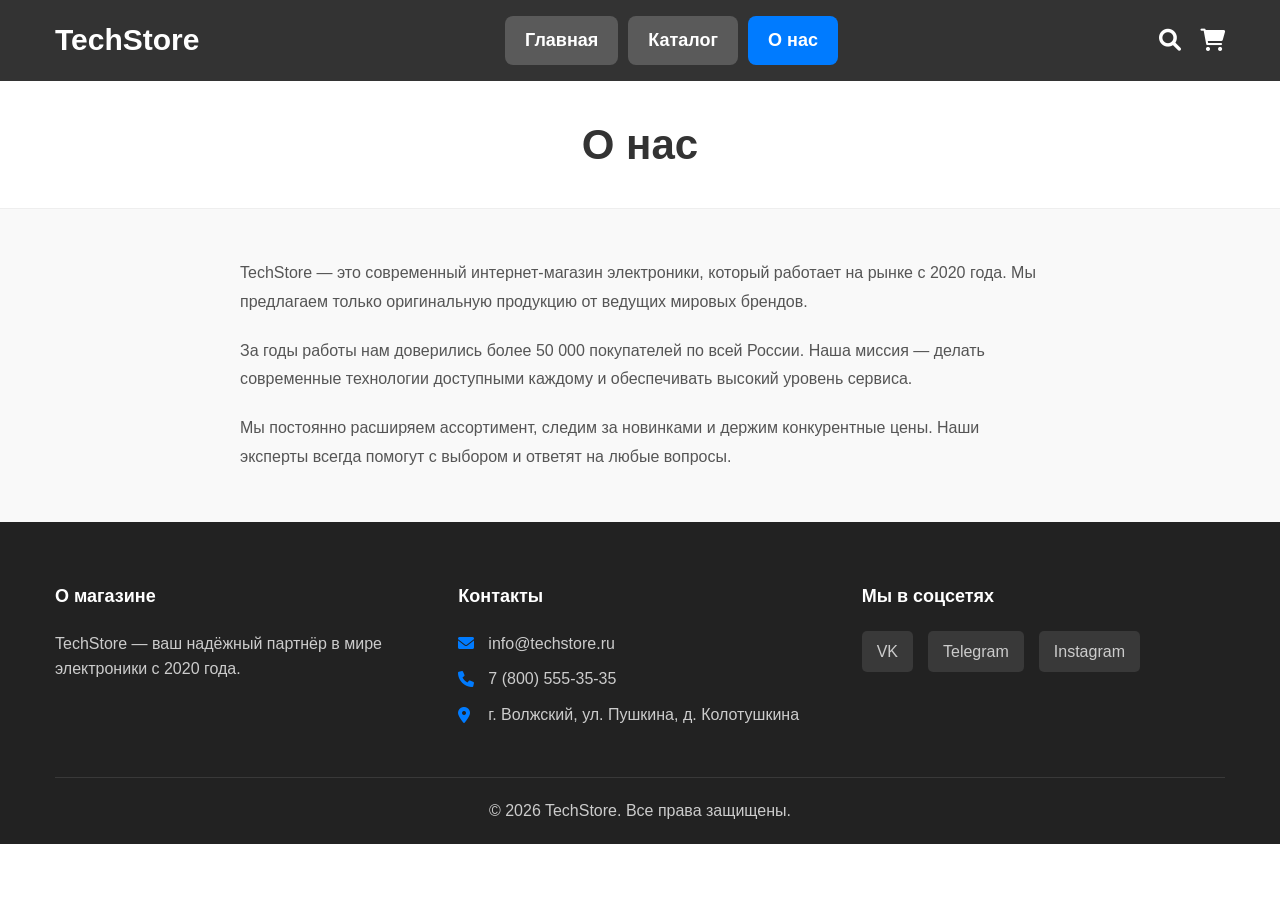
==== about.html @ 7658e6f6 "added about us" ====
<!DOCTYPE html>
<html lang="en">
<head>
    <meta charset="UTF-8">
    <meta name="viewport" content="width=device-width, initial-scale=1.0">
    <title>О нас - TechStore</title>
    <link rel="stylesheet" href="style.css">
    <link rel="stylesheet" href="about.css">
    <link href="https://cdnjs.cloudflare.com/ajax/libs/font-awesome/6.0.0/css/all.min.css" rel="stylesheet">
</head>
<body>
    <header class="header">
        <div class="container">
            <div class="logo">TechStore</div>
            <nav class="nav">
                <a href="index.html">Главная</a>
                <a href="catalog.html">Каталог</a>
                <a href="about.html" class="active">О нас</a>
            </nav>
            <div class="icons">
                <a href="#"><i class="fas fa-search"></i></a>
                <a href="#"><i class="fas fa-shopping-cart"></i></a>
            </div>
        </div>
    </header>

    <!-- Заголовок страницы -->
    <div class="about-page-header">
        <div class="container">
            <h1 class="about-page-title">О нас</h1>
        </div>
    </div>

    <!-- Текст о компании -->
    <div class="about-text-block">
        <div class="container">
            <div class="about-text-content">
                <p>
                    TechStore — это современный интернет-магазин электроники, который работает на рынке с 2020 года. Мы предлагаем только оригинальную
                    продукцию от ведущих мировых брендов.
                </p>
                <p>
                    За годы работы нам доверились более 50 000 покупателей по всей России. Наша миссия — делать современные технологии доступными
                    каждому и обеспечивать высокий уровень сервиса.
                </p>
                <p>
                    Мы постоянно расширяем ассортимент, следим за новинками и держим конкурентные цены. Наши эксперты всегда помогут с выбором и
                    ответят на любые вопросы.
                </p>
            </div>
        </div>
    </div>
    
    <!-- Футер-->
    <footer class="footer">
        <div class="container">
            <div class="footer-content">
                <!-- О магазине -->
                <div class="footer-column">
                    <h3 class="footer-title">О магазине</h3>
                    <p class="footer-text">TechStore — ваш надёжный партнёр в мире электроники с 2020 года.</p>
                </div>
                <div class="footer-column">
                    <h3 class="footer-title">Контакты</h3>
                    <div class="footer-contacts">
                        <p><i class="fas fa-envelope"></i> info@techstore.ru</p>
                        <p><i class="fas fa-phone"></i> 7 (800) 555-35-35</p>
                        <p><i class="fas fa-map-marker-alt"></i> г. Волжский, ул. Пушкина, д. Колотушкина</p>
                    </div>
                </div>
                <div class="footer-column">
                    <h3 class="footer-title">Мы в соцсетях</h3>
                    <div class="footer-social">
                        <a href="#" class="social-link">VK</a>
                        <a href="#" class="social-link">Telegram</a>
                        <a href="#" class="social-link">Instagram</a>
                    </div>
                </div>
            </div>
            <div class="copyright">
                <p>© 2026 TechStore. Все права защищены.</p>
            </div>
        </div>
    </footer>
</body>
</html>
---- style.css ----
* {
  margin: 0;
  padding: 0;
  box-sizing: border-box;
  font-family: Arial, sans-serif;
}

body {
  line-height: 1.6;
  color: #333;
}

.container {
  max-width: 1200px;
  margin: 0 auto;
  padding: 0 15px;
}

/* ---Хедер--- */
.header {
  background-color: #333;
  color: white;
  position: sticky;
  top: 0;
  z-index: 100;
}

.header .container {
  display: flex;
  justify-content: space-between;
  align-items: center;
  padding: 16px 15px;
}

.logo {
  font-size: 30px;
  font-weight: bold;
}

.nav {
  display: flex;
  gap: 10px;
}

.nav a {
  color: white;
  text-decoration: none;
  font-weight: bold;
  font-size: 18px;
  padding: 10px 20px;
  background-color: #5a5a5a;
  border-radius: 8px;
  transition: all 0.3s ease;
}

.nav a:hover,
.nav a.active {
  background-color: #007bff;
  text-decoration: none;
}

.icons a {
  color: white;
  font-size: 22px;
  margin-left: 15px;
  transition: color 0.3s;
}

/* ---Банер--- */
.hero {
  background: linear-gradient(135deg, #667eea 0%, #764ba2 100%);
  padding: 100px 0;
  text-align: center;
  color: white;
}

.hero-content {
  max-width: 800px;
  margin: 0 auto;
}

.hero-title {
  font-size: 48px;
  margin-bottom: 20px;
  animation: fadeInDown 1s;
}

.hero-text {
  font-size: 24px;
  margin-bottom: 40px;
  animation: fadeInUp 1s;
}

.hero-btn {
  display: inline-block;
  padding: 15px 40px;
  background-color: #fbc41f;
  color: #333;
  text-decoration: none;
  border-radius: 50px;
  font-size: 18px;
  font-weight: bold;
  transition: all 0.3s;
  animation: fadeInUp 1s;
}

.hero-btn:hover {
  background-color: #ffca2c;
  transform: translateY(-2px);
  box-shadow: 0 5px 20px rgba(0, 0, 0, 0.2);
}

/* Секции */
.section {
  padding: 80px 0;
}

.section-light {
  background-color: #f8f9fa;
}

.section-title {
  text-align: center;
  font-size: 36px;
  margin-bottom: 50px;
  color: #333;
  position: relative;
  padding-bottom: 15px;
}

/* --- ТАБЛИЦА ТОВАРОВ--- */
.products-grid {
  display: grid;
  grid-template-columns: repeat(4, 1fr);
  gap: 30px;
}

.product-card {
  background: white;
  border-radius: 15px;
  padding: 20px;
  box-shadow: 0 5px 20px rgba(0, 0, 0, 0.1);
  transition: all 0.3s;
  display: flex;
  flex-direction: column;
  position: relative;
}

.product-card:hover {
  transform: translateY(-10px);
  box-shadow: 0 10px 30px rgba(0, 0, 0, 0.15);
}

.product-badge {
  position: absolute;
  top: 10px;
  left: 10px;
  background: #ff4757;
  color: white;
  padding: 5px 10px;
  border-radius: 5px;
  font-size: 12px;
  font-weight: bold;
  z-index: 1;
}

.product-img {
  width: 100%;
  height: 200px;
  object-fit: contain;
  margin-bottom: 15px;
}

.product-title {
  font-size: 16px;
  margin-bottom: 10px;
  color: #333;
  line-height: 1.4;
  height: 44px;
  overflow: hidden;
  display: -webkit-box;
  -webkit-box-orient: vertical;
}

.product-description {
  color: #666;
  font-size: 14px;
  margin-bottom: 10px;
  flex-grow: 1;
  height: 40px;
  overflow: hidden;
}

.product-rating {
  color: #ffc107;
  margin-bottom: 10px;
  font-size: 14px;
}

.product-rating span {
  color: #666;
  margin-left: 5px;
}

.product-price {
  font-size: 24px;
  font-weight: bold;
  color: #007bff;
  margin-bottom: 15px;
}

.product-btn {
  background-color: #007bff;
  color: white;
  border: none;
  padding: 12px;
  border-radius: 8px;
  cursor: pointer;
  font-size: 16px;
  font-weight: bold;
  transition: all 0.3s;
  width: 100%;
}

.product-btn:hover {
  background-color: #0056b3;
  transform: scale(1.02);
}

/* ---Преимущества--- */
.advantages-grid {
  display: grid;
  grid-template-columns: repeat(4, 1fr);
  gap: 30px;
}

.advantage-card {
  background: white;
  border-radius: 15px;
  padding: 30px 20px;
  text-align: center;
  box-shadow: 0 5px 20px rgba(0, 0, 0, 0.1);
  transition: all 0.3s;
  display: flex;
  flex-direction: column;
  align-items: center;
}

.advantage-card:hover {
  transform: translateY(-5px);
  box-shadow: 0 10px 30px rgba(0, 123, 255, 0.2);
}

.advantage-img {
  width: 160px;
  height: 100px;
  object-fit: contain;
  margin-bottom: 20px;
}

.advantage-title {
  font-size: 18px;
  margin-bottom: 15px;
  color: #333;
}

.advantage-text {
  color: #666;
  font-size: 14px;
  line-height: 1.6;
}

/* ===== Футер ===== */
.footer {
  background-color: #222;
  color: #fff;
  padding: 60px 0 20px;
}

.footer-content {
  display: grid;
  grid-template-columns: repeat(3, 1fr);
  gap: 40px;
  margin-bottom: 40px;
}

.footer-title {
  font-size: 18px;
  margin-bottom: 20px;
  color: #fff;
}

.footer-text {
  color: #ccc;
  line-height: 1.6;
}

.footer-contacts p {
  color: #ccc;
  margin-bottom: 10px;
  display: flex;
  align-items: center;
  gap: 10px;
}

.footer-contacts i {
  width: 20px;
  color: #007bff;
}

.footer-social {
  display: flex;
  gap: 15px;
}

.social-link {
  color: #ccc;
  text-decoration: none;
  padding: 8px 15px;
  background-color: rgba(255, 255, 255, 0.1);
  border-radius: 5px;
  transition: all 0.3s;
  display: flex;
  align-items: center;
  gap: 8px;
}

.social-link:hover {
  background-color: #007bff;
  color: white;
  transform: translateY(-2px);
}

.copyright {
  text-align: center;
  padding-top: 20px;
  border-top: 1px solid rgba(255, 255, 255, 0.1);
  color: #ccc;
}
---- about.css ----
.about-page-header {
    background-color: white;
    padding: 30px 0;
    border-bottom: 1px solid #eee;
}

.about-page-title {
    text-align: center;
    font-size: 42px;
    color: #333;
    margin: 0;
}

/* Текст о компании */
.about-text-block {
    padding: 50px 0;
    background-color: #f9f9f9;
}

.about-text-content {
    max-width: 800px;
    margin: 0 auto;
    line-height: 1.8;
    font-size: 16px;
    color: #555;
}

.about-text-content p {
    margin-bottom: 20px;
}

.about-text-content p:last-child {
    margin-bottom: 0;
}
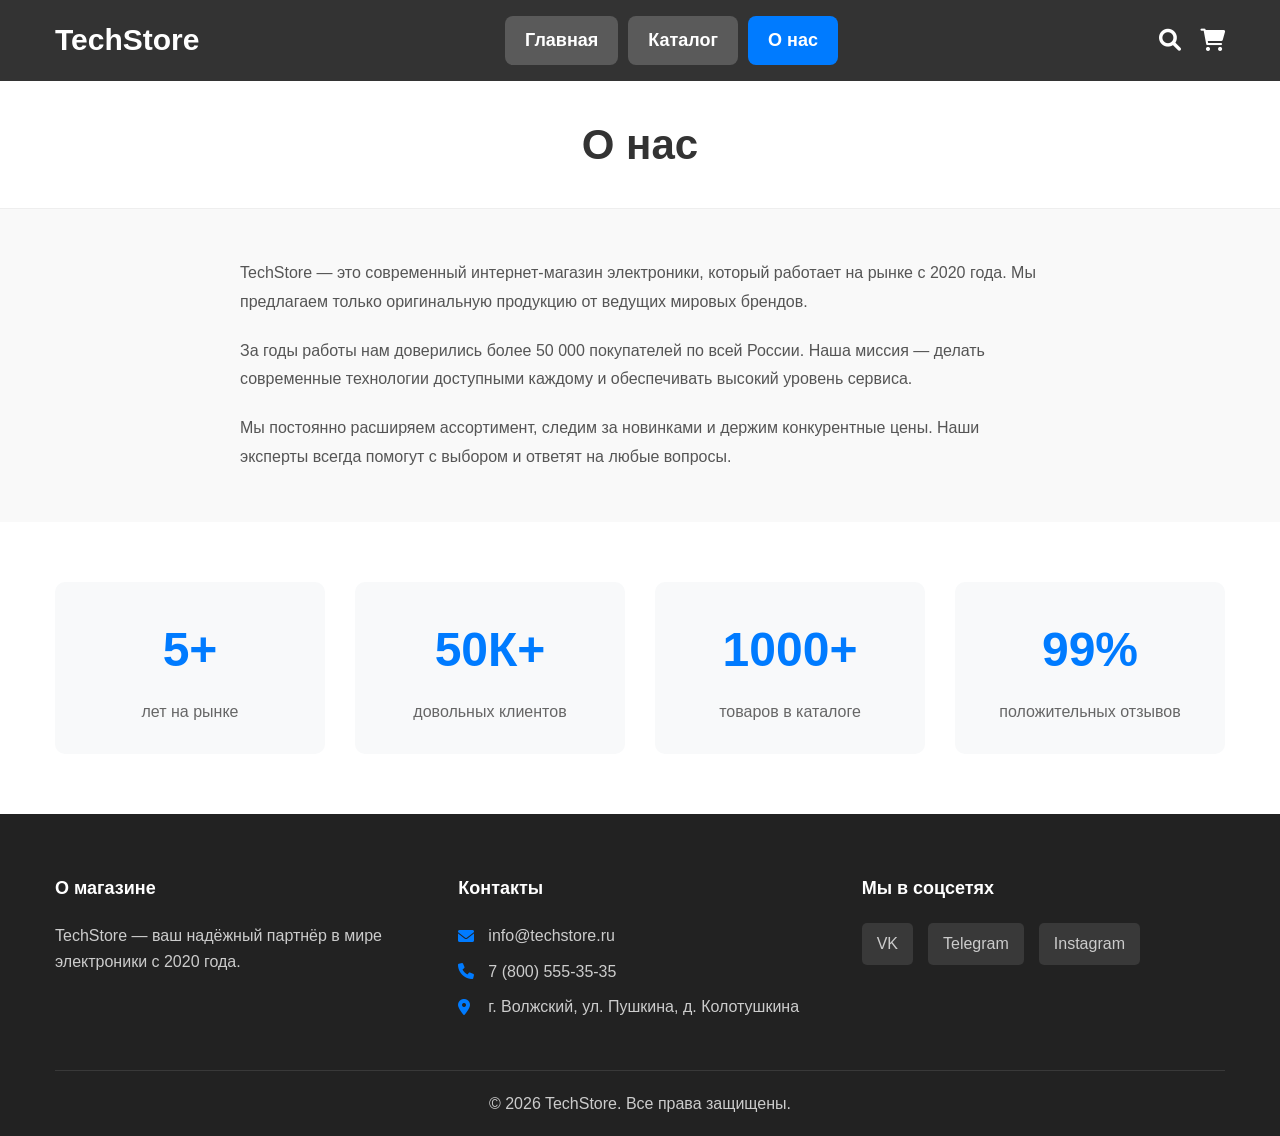
==== commit 8e8ef571: "added numbers" ====
--- a/about.html
+++ b/about.html
@@ -50,7 +50,34 @@
             </div>
         </div>
     </div>
-    
+        <!-- Цифры  -->
+    <div class="about-stats">
+        <div class="container">
+            <div class="about-stats-grid">
+                <!-- карта 1 -->
+                <div class="about-stat-card">
+                    <div class="about-stat-number">5+</div>
+                    <div class="about-stat-label">лет на рынке</div>
+                </div>
+                <!-- карта 2 -->
+                <div class="about-stat-card">
+                    <div class="about-stat-number">50К+</div>
+                    <div class="about-stat-label">довольных клиентов</div>
+                </div>
+                <!-- карта 3 -->
+                <div class="about-stat-card">
+                    <div class="about-stat-number">1000+</div>
+                    <div class="about-stat-label">товаров в каталоге</div>
+                </div>
+                <!-- карта 4 -->
+                <div class="about-stat-card">
+                    <div class="about-stat-number">99%</div>
+                    <div class="about-stat-label">положительных отзывов</div>
+                </div>
+            </div>
+        </div>
+    </div>
+
     <!-- Футер-->
     <footer class="footer">
         <div class="container">
--- a/about.css
+++ b/about.css
@@ -32,3 +32,40 @@
 .about-text-content p:last-child {
     margin-bottom: 0;
 }
+/* Статистика (цифры) */
+.about-stats {
+    padding: 60px 0;
+    background-color: white;
+}
+
+.about-stats-grid {
+    display: grid;
+    grid-template-columns: repeat(4, 1fr);
+    gap: 30px;
+}
+
+.about-stat-card {
+    background: #f8f9fa;
+    border-radius: 10px;
+    padding: 30px 20px;
+    text-align: center;
+    transition: all 0.3s ease;
+}
+
+.about-stat-card:hover {
+    transform: translateY(-5px);
+    box-shadow: 0 10px 25px rgba(0,123,255,0.15);
+    background: white;
+}
+
+.about-stat-number {
+    font-size: 48px;
+    font-weight: bold;
+    color: #007bff;
+    margin-bottom: 10px;
+}
+
+.about-stat-label {
+    font-size: 16px;
+    color: #666;
+}
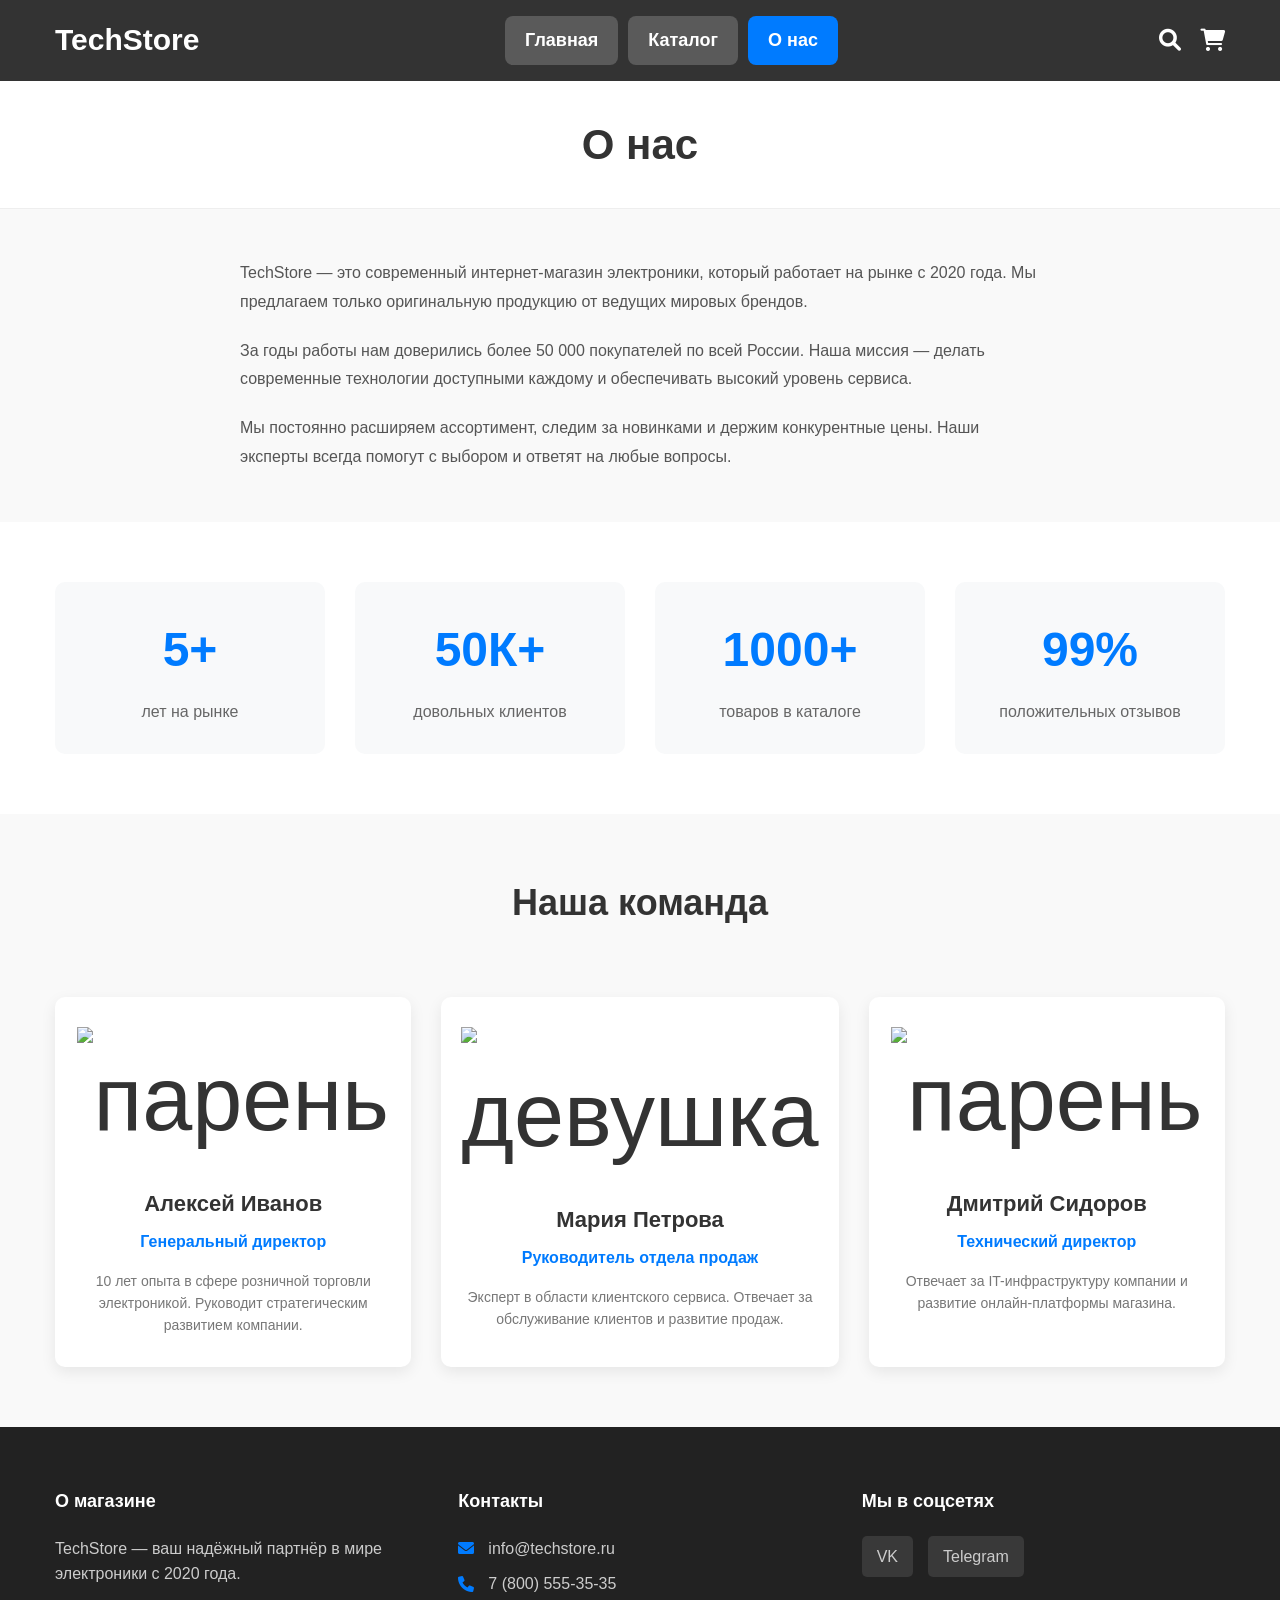
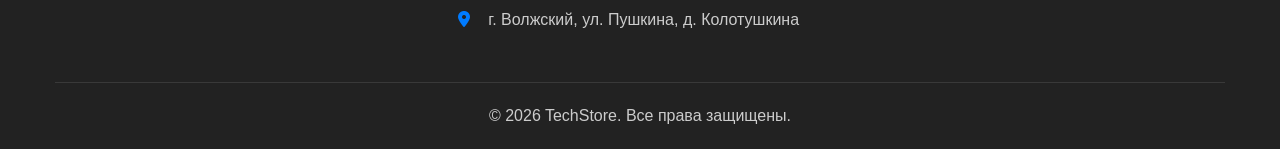
==== commit 1295d614: "added employees" ====
--- a/about.html
+++ b/about.html
@@ -78,6 +78,36 @@
         </div>
     </div>
 
+    <!--Команда -->
+    <div class="about-team">
+        <div class="container">
+            <h2 class="about-team-title">Наша команда</h2>
+            <div class="about-team-grid">
+                <!-- человек 1 -->
+                <div class="about-team-card">
+                    <img src="https://i.pinimg.com/736x/ab/17/10/ab1710ec0249a5525d71924ec28a8864.jpg" alt="парень" class="about-team-avatar" width="145">
+                    <h3 class="about-team-name">Алексей Иванов</h3>
+                    <div class="about-team-position">Генеральный директор</div>
+                    <p class="about-team-desc">10 лет опыта в сфере розничной торговли электроникой. Руководит стратегическим развитием компании.</p>
+                </div>
+                <!-- человек 2 -->
+                <div class="about-team-card">
+                    <img src="https://i.pinimg.com/736x/cd/c0/48/cdc048afc1a95450a5adee9ae618d104.jpg" alt="девушка" class="about-team-avatar" width="140">
+                    <h3 class="about-team-name">Мария Петрова</h3>
+                    <div class="about-team-position">Руководитель отдела продаж</div>
+                    <p class="about-team-desc">Эксперт в области клиентского сервиса. Отвечает за обслуживание клиентов и развитие продаж.</p>
+                </div>
+                <!-- человек 3 -->
+                <div class="about-team-card">
+                    <img src="https://avatars.mds.yandex.net/i?id=099ae862f90fdd394b267d42d8505cadb4fbc10c-13213257-images-thumbs&n=13" alt="парень" class="about-team-avatar" width="140">
+                    <h3 class="about-team-name">Дмитрий Сидоров</h3>
+                    <div class="about-team-position">Технический директор</div>
+                    <p class="about-team-desc">Отвечает за IT-инфраструктуру компании и развитие онлайн-платформы магазина.</p>
+                </div>
+            </div>
+        </div>
+    </div>
+
     <!-- Футер-->
     <footer class="footer">
         <div class="container">
@@ -100,7 +130,6 @@
                     <div class="footer-social">
                         <a href="#" class="social-link">VK</a>
                         <a href="#" class="social-link">Telegram</a>
-                        <a href="#" class="social-link">Instagram</a>
                     </div>
                 </div>
             </div>
--- a/about.css
+++ b/about.css
@@ -69,3 +69,63 @@
     font-size: 16px;
     color: #666;
 }
+/* Команда */
+.about-team {
+    padding: 60px 0;
+    background-color: #f9f9f9;
+}
+
+.about-team-title {
+    text-align: center;
+    font-size: 36px;
+    color: #333;
+    margin-bottom: 50px;
+    position: relative;
+    padding-bottom: 15px;
+}
+
+.about-team-grid {
+    display: grid;
+    grid-template-columns: repeat(3, 1fr);
+    gap: 30px;
+}
+
+.about-team-card {
+    background: white;
+    border-radius: 10px;
+    padding: 30px 20px;
+    text-align: center;
+    box-shadow: 0 5px 15px rgba(0,0,0,0.08);
+    transition: all 0.3s ease;
+}
+
+.about-team-card:hover {
+    transform: translateY(-5px);
+    box-shadow: 0 10px 25px rgba(0,123,255,0.15);
+}
+
+.about-team-avatar {
+    font-size: 90px;
+    margin-bottom: 15px;
+}
+
+.about-team-name {
+    font-size: 22px;
+    color: #333;
+    margin-bottom: 8px;
+}
+
+.about-team-position {
+    font-size: 16px;
+    color: #007bff;
+    font-weight: bold;
+    margin-bottom: 15px;
+}
+
+.about-team-desc {
+    font-size: 14px;
+    color: #777;
+    line-height: 1.6;
+    margin: 0;
+}
+
